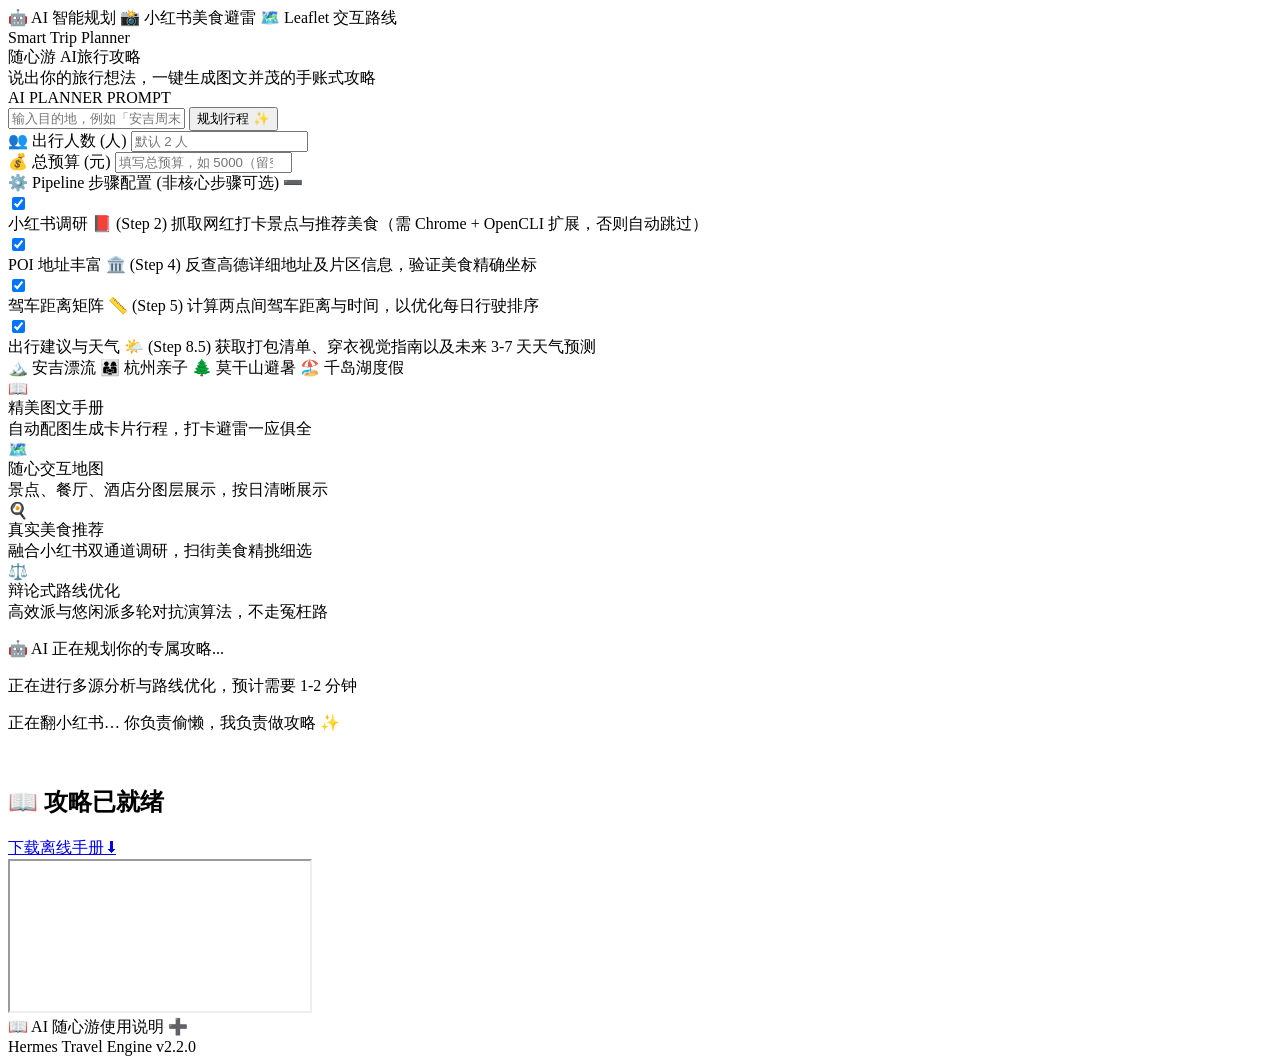
==== webapp/templates/index.html @ a43149f1 "Release v2.2.0: Playwright XHS engine (replaces OpenCLI)" ====
<!DOCTYPE html>
<html lang="zh-CN">
<head>
<meta charset="UTF-8">
<meta name="viewport" content="width=device-width,initial-scale=1.0,maximum-scale=1.0">
<title>AI 智能随心游 · 一键规划行程</title>
<link rel="preconnect" href="https://fonts.googleapis.com">
<link rel="preconnect" href="https://fonts.gstatic.com" crossorigin>
<link href="https://fonts.googleapis.com/css2?family=Inter:wght@400;500;600;700;800&family=Noto+Sans+SC:wght@400;500;700;900&family=Outfit:wght@500;600;700;800&display=swap" rel="stylesheet">
<link rel="stylesheet" href="/static/style.css?v=2.2.0">
</head>
<body>

<div class="wrapper">
  <div class="header">
    <div class="badges">
      <span class="badge">🤖 AI 智能规划</span>
      <span class="badge highlight">📸 小红书美食避雷</span>
      <span class="badge">🗺️ Leaflet 交互路线</span>
    </div>
    <div class="title-tag">Smart Trip Planner</div>
    <div class="title-main">随心游 <span>AI旅行攻略</span></div>
    <div class="title-sub">说出你的旅行想法，一键生成图文并茂的手账式攻略</div>
  </div>

  <div class="input-glass">
    <div class="mockup-header">
      <div class="mockup-dots">
        <span class="dot r"></span><span class="dot y"></span><span class="dot g"></span>
      </div>
      <span class="mockup-label">AI PLANNER PROMPT</span>
    </div>
    <div class="input-row">
      <input id="goalInput" type="text" placeholder="输入目的地，例如「安吉周末自驾漂流」" onkeydown="if(event.key==='Enter')generate()">
      <button id="genBtn" onclick="generate()">规划行程 ✨</button>
    </div>

    <div class="params-row">
      <div class="param-item">
        <label for="peopleInput">👥 出行人数 (人)</label>
        <input id="peopleInput" type="number" min="1" placeholder="默认 2 人">
      </div>
      <div class="param-item">
        <label for="budgetInput">💰 总预算 (元)</label>
        <input id="budgetInput" type="number" min="0" placeholder="填写总预算，如 5000（留空按 1500/人/天估算）">
      </div>
    </div>

    <!-- Pipeline 步骤定制 -->
    <div class="pipeline-customization">
      <div class="custom-title" onclick="toggleCustomization()">
        <span>⚙️ Pipeline 步骤配置 (非核心步骤可选)</span>
        <span id="toggleIcon">➖</span>
      </div>
      <div class="custom-options" id="customOptions">
        <label class="option-item">
          <input type="checkbox" id="step_research" checked>
          <div class="option-details">
            <span class="option-name">小红书调研 📕 (Step 2)</span>
            <span class="option-desc">抓取网红打卡景点与推荐美食（需 Chrome + OpenCLI 扩展，否则自动跳过）</span>
          </div>
        </label>
        <label class="option-item">
          <input type="checkbox" id="step_enrich" checked>
          <div class="option-details">
            <span class="option-name">POI 地址丰富 🏛️ (Step 4)</span>
            <span class="option-desc">反查高德详细地址及片区信息，验证美食精确坐标</span>
          </div>
        </label>
        <label class="option-item">
          <input type="checkbox" id="step_distance" checked>
          <div class="option-details">
            <span class="option-name">驾车距离矩阵 📏 (Step 5)</span>
            <span class="option-desc">计算两点间驾车距离与时间，以优化每日行驶排序</span>
          </div>
        </label>
        <label class="option-item">
          <input type="checkbox" id="step_tips" checked>
          <div class="option-details">
            <span class="option-name">出行建议与天气 🌤️ (Step 8.5)</span>
            <span class="option-desc">获取打包清单、穿衣视觉指南以及未来 3-7 天天气预测</span>
          </div>
        </label>
      </div>
    </div>
  </div>

  <div class="examples" id="exampleTags">
    <span onclick="fill(this.dataset.goal)" data-goal="安吉周末漂流自驾">🏔️ 安吉漂流</span>
    <span onclick="fill(this.dataset.goal)" data-goal="杭州两天一夜带爸妈">👨‍👩‍👧 杭州亲子</span>
    <span onclick="fill(this.dataset.goal)" data-goal="莫干山避暑自驾">🌲 莫干山避暑</span>
    <span onclick="fill(this.dataset.goal)" data-goal="千岛湖三天度假">🏖️ 千岛湖度假</span>
  </div>

  <div class="grid">
    <div class="card"><div class="card-icon">📖</div><div class="card-title">精美图文手册</div><div class="card-desc">自动配图生成卡片行程，打卡避雷一应俱全</div></div>
    <div class="card"><div class="card-icon">🗺️</div><div class="card-title">随心交互地图</div><div class="card-desc">景点、餐厅、酒店分图层展示，按日清晰展示</div></div>
    <div class="card"><div class="card-icon">🍳</div><div class="card-title">真实美食推荐</div><div class="card-desc">融合小红书双通道调研，扫街美食精挑细选</div></div>
    <div class="card"><div class="card-icon">⚖️</div><div class="card-title">辩论式路线优化</div><div class="card-desc">高效派与悠闲派多轮对抗演算法，不走冤枉路</div></div>
  </div>

  <div id="loading">
    <div class="loader"></div>
    <p class="loading-title">🤖 AI 正在规划你的专属攻略...</p>
    <p class="hint">正在进行多源分析与路线优化，预计需要 1-2 分钟</p>
    <div class="quote-container">
      <span class="quote-text" id="quoteText">正在翻小红书… 你负责偷懒，我负责做攻略 ✨</span>
    </div>
    <div id="stepProgress" style="margin:12px auto 0;max-width:320px;text-align:center;font-size:12px;color:#6366f1;font-weight:600;min-height:20px;"></div>
    <div class="progress-bar"><div class="progress-bar-inner"></div></div>
  </div>

  <div id="result">
    <div class="result-header">
      <h2>📖 攻略已就绪</h2>
      <a id="downloadLink" href="#">下载离线手册 ⬇</a>
    </div>
    <div id="brochureFrame">
      <iframe id="brochureIframe"></iframe>
    </div>
  </div>

  <!-- 使用说明 -->
  <div class="user-guide-card">
    <div class="guide-header" onclick="toggleGuide()">
      <span>📖 AI 随心游使用说明</span>
      <span id="guideToggleIcon">➕</span>
    </div>
    <div class="guide-content" id="guideContent" style="display: none;">
      <div class="guide-step">
        <div class="step-num">1</div>
        <div class="step-body">
          <div class="step-title">输入您的旅行灵感</div>
          <div class="step-desc">在上方输入目的地及特殊要求，如"安吉周末漂流自驾"、"带爸妈杭州两天一日，要轻松"等。系统会自动分析天数、预算和偏好。</div>
        </div>
      </div>
      <div class="guide-step">
        <div class="step-num">2</div>
        <div class="step-body">
          <div class="step-title">定制您的专属流程</div>
          <div class="step-desc">通过勾选"Pipeline 步骤配置"，您可以定制运行流程。"小红书调研"需要 Chrome 浏览器 + OpenCLI 扩展支持，否则该步骤会自动跳过，不影响其他功能。取消勾选耗时步骤可获得更快的生成速度。</div>
        </div>
      </div>
      <div class="guide-step">
        <div class="step-num">3</div>
        <div class="step-body">
          <div class="step-title">获取高颜值手账攻略</div>
          <div class="step-desc">生成完毕后，系统将展示融合 Leaflet 交互地图的图文旅行手册，您可以在线任意切换景点、美食、酒店，还可以点击下载 HTML 离线查看。</div>
        </div>
      </div>
    </div>
  </div>

  <div class="footer">
    <span class="brand">Hermes Travel Engine</span>
    <span>v2.2.0</span>
  </div>
</div>

<script src="/static/app.js?v=2.2.0"></script>
</body>
</html>
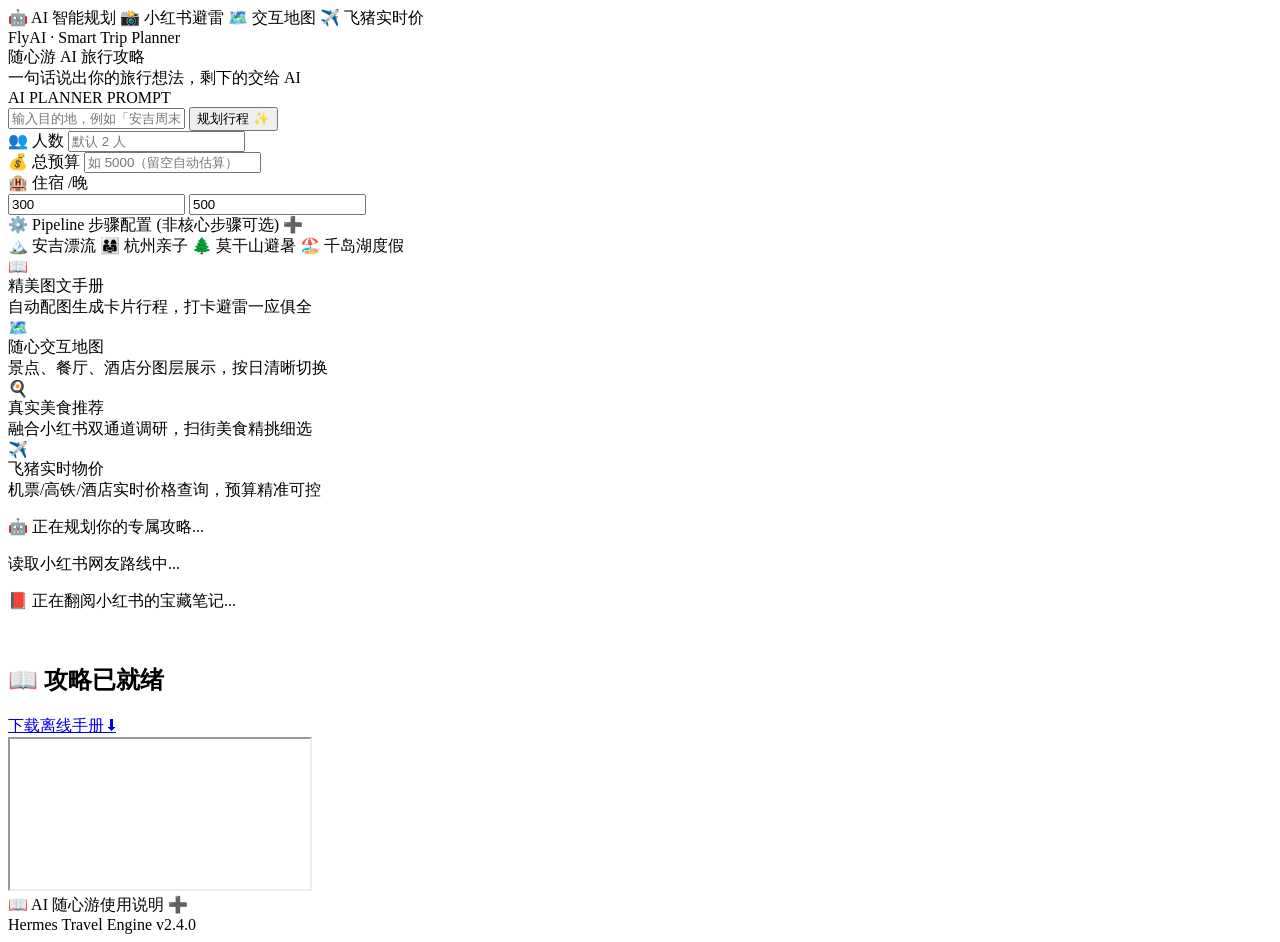
==== commit 42086a2d: "v2.4.0: 多城市串联 + 预订详情 + 交通决策 + 性能优化" ====
--- a/webapp/templates/index.html
+++ b/webapp/templates/index.html
@@ -7,7 +7,7 @@
 <link rel="preconnect" href="https://fonts.googleapis.com">
 <link rel="preconnect" href="https://fonts.gstatic.com" crossorigin>
 <link href="https://fonts.googleapis.com/css2?family=Inter:wght@400;500;600;700;800&family=Noto+Sans+SC:wght@400;500;700;900&family=Outfit:wght@500;600;700;800&display=swap" rel="stylesheet">
-<link rel="stylesheet" href="/static/style.css?v=2.2.0">
+<link rel="stylesheet" href="/static/style.css?v=2.4.0">
 </head>
 <body>
 
@@ -15,12 +15,13 @@
   <div class="header">
     <div class="badges">
       <span class="badge">🤖 AI 智能规划</span>
-      <span class="badge highlight">📸 小红书美食避雷</span>
-      <span class="badge">🗺️ Leaflet 交互路线</span>
+      <span class="badge highlight">📸 小红书避雷</span>
+      <span class="badge">🗺️ 交互地图</span>
+      <span class="badge flyai">✈️ 飞猪实时价</span>
     </div>
-    <div class="title-tag">Smart Trip Planner</div>
-    <div class="title-main">随心游 <span>AI旅行攻略</span></div>
-    <div class="title-sub">说出你的旅行想法，一键生成图文并茂的手账式攻略</div>
+    <div class="title-tag">FlyAI · Smart Trip Planner</div>
+    <div class="title-main">随心游 <span>AI 旅行攻略</span></div>
+    <div class="title-sub">一句话说出你的旅行想法，剩下的交给 AI</div>
   </div>
 
   <div class="input-glass">
@@ -35,14 +36,25 @@
       <button id="genBtn" onclick="generate()">规划行程 ✨</button>
     </div>
 
-    <div class="params-row">
-      <div class="param-item">
-        <label for="peopleInput">👥 出行人数 (人)</label>
-        <input id="peopleInput" type="number" min="1" placeholder="默认 2 人">
-      </div>
-      <div class="param-item">
-        <label for="budgetInput">💰 总预算 (元)</label>
-        <input id="budgetInput" type="number" min="0" placeholder="填写总预算，如 5000（留空按 1500/人/天估算）">
+    <!-- 参数区：人数 / 总预算 / 酒店每晚预算 -->
+    <div class="params-area">
+      <div class="params-row">
+        <div class="param-item">
+          <label for="peopleInput"><span class="param-icon">👥</span> 人数</label>
+          <input id="peopleInput" type="number" min="1" placeholder="默认 2 人">
+        </div>
+        <div class="param-item">
+          <label for="budgetInput"><span class="param-icon">💰</span> 总预算</label>
+          <input id="budgetInput" type="number" min="0" placeholder="如 5000（留空自动估算）">
+        </div>
+        <div class="param-item hotel-budget-item">
+          <label><span class="param-icon">🏨</span> 住宿 <span class="label-sub">/晚</span></label>
+          <div class="hotel-range">
+            <input id="hotelBudgetMin" type="number" min="0" value="300" placeholder="最低">
+            <span class="range-bar"></span>
+            <input id="hotelBudgetMax" type="number" min="0" value="500" placeholder="最高">
+          </div>
+        </div>
       </div>
     </div>
 
@@ -50,9 +62,9 @@
     <div class="pipeline-customization">
       <div class="custom-title" onclick="toggleCustomization()">
         <span>⚙️ Pipeline 步骤配置 (非核心步骤可选)</span>
-        <span id="toggleIcon">➖</span>
+        <span id="toggleIcon">➕</span>
       </div>
-      <div class="custom-options" id="customOptions">
+      <div class="custom-options" id="customOptions" style="display: none;">
         <label class="option-item">
           <input type="checkbox" id="step_research" checked>
           <div class="option-details">
@@ -75,6 +87,13 @@
           </div>
         </label>
         <label class="option-item">
+          <input type="checkbox" id="step_flyai" checked>
+          <div class="option-details">
+            <span class="option-name">飞猪实时物价 ✈️ (Step 5.5)</span>
+            <span class="option-desc">查询机票/高铁/酒店实时价格，精确规划预算（需已配置 FlyAI Key）</span>
+          </div>
+        </label>
+        <label class="option-item">
           <input type="checkbox" id="step_tips" checked>
           <div class="option-details">
             <span class="option-name">出行建议与天气 🌤️ (Step 8.5)</span>
@@ -94,19 +113,19 @@
 
   <div class="grid">
     <div class="card"><div class="card-icon">📖</div><div class="card-title">精美图文手册</div><div class="card-desc">自动配图生成卡片行程，打卡避雷一应俱全</div></div>
-    <div class="card"><div class="card-icon">🗺️</div><div class="card-title">随心交互地图</div><div class="card-desc">景点、餐厅、酒店分图层展示，按日清晰展示</div></div>
+    <div class="card"><div class="card-icon">🗺️</div><div class="card-title">随心交互地图</div><div class="card-desc">景点、餐厅、酒店分图层展示，按日清晰切换</div></div>
     <div class="card"><div class="card-icon">🍳</div><div class="card-title">真实美食推荐</div><div class="card-desc">融合小红书双通道调研，扫街美食精挑细选</div></div>
-    <div class="card"><div class="card-icon">⚖️</div><div class="card-title">辩论式路线优化</div><div class="card-desc">高效派与悠闲派多轮对抗演算法，不走冤枉路</div></div>
+    <div class="card"><div class="card-icon">✈️</div><div class="card-title">飞猪实时物价</div><div class="card-desc">机票/高铁/酒店实时价格查询，预算精准可控</div></div>
   </div>
 
   <div id="loading">
     <div class="loader"></div>
-    <p class="loading-title">🤖 AI 正在规划你的专属攻略...</p>
-    <p class="hint">正在进行多源分析与路线优化，预计需要 1-2 分钟</p>
+    <p class="loading-title">🤖 正在规划你的专属攻略...</p>
+    <p class="hint" id="loadingHint">读取小红书网友路线中...</p>
     <div class="quote-container">
-      <span class="quote-text" id="quoteText">正在翻小红书… 你负责偷懒，我负责做攻略 ✨</span>
+      <span class="quote-text" id="quoteText">📕 正在翻阅小红书的宝藏笔记...</span>
     </div>
-    <div id="stepProgress" style="margin:12px auto 0;max-width:320px;text-align:center;font-size:12px;color:#6366f1;font-weight:600;min-height:20px;"></div>
+    <div id="stepProgress" style="margin:12px auto 0;max-width:340px;text-align:center;font-size:12px;color:#6366f1;font-weight:600;min-height:20px;"></div>
     <div class="progress-bar"><div class="progress-bar-inner"></div></div>
   </div>
 
@@ -153,10 +172,10 @@
 
   <div class="footer">
     <span class="brand">Hermes Travel Engine</span>
-    <span>v2.2.0</span>
+    <span>v2.4.0</span>
   </div>
 </div>
 
-<script src="/static/app.js?v=2.2.0"></script>
+<script src="/static/app.js?v=2.4.0"></script>
 </body>
 </html>
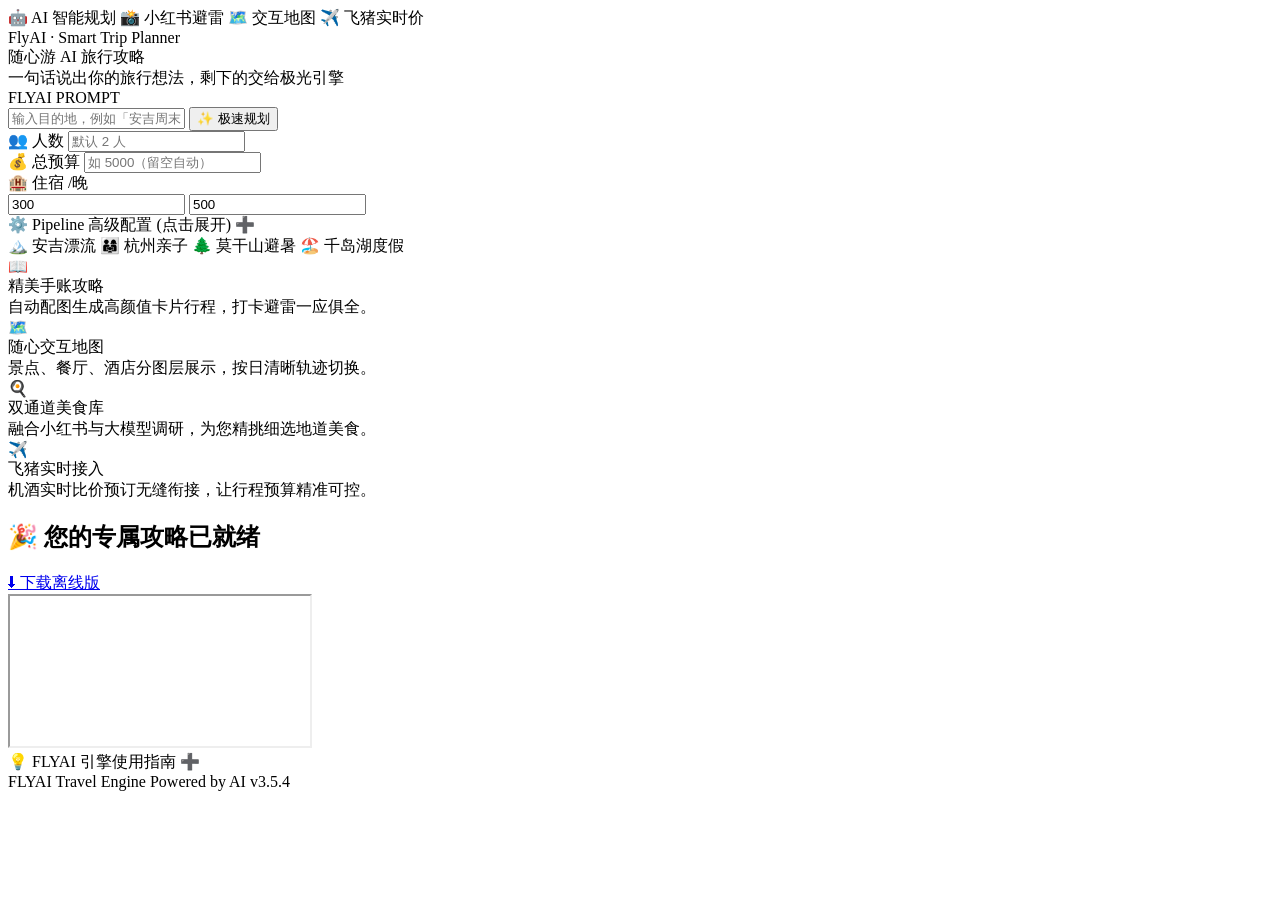
==== commit 1802a727: "v3.5.4 — 前端重构 + 数据诚信修复 + 安全加固 P0: Loading模板修复 / Mock假数据全部移除 P1: SSE实时进度条 / 重连UI卡死修复 / 版本号统一至3.5.4 P2" ====
--- a/webapp/templates/index.html
+++ b/webapp/templates/index.html
@@ -2,17 +2,17 @@
 <html lang="zh-CN">
 <head>
 <meta charset="UTF-8">
-<meta name="viewport" content="width=device-width,initial-scale=1.0,maximum-scale=1.0">
-<title>AI 智能随心游 · 一键规划行程</title>
+<meta name="viewport" content="width=device-width,initial-scale=1.0,maximum-scale=1.0,user-scalable=no">
+<title>FLYAI · AI Travel Engine</title>
 <link rel="preconnect" href="https://fonts.googleapis.com">
 <link rel="preconnect" href="https://fonts.gstatic.com" crossorigin>
-<link href="https://fonts.googleapis.com/css2?family=Inter:wght@400;500;600;700;800&family=Noto+Sans+SC:wght@400;500;700;900&family=Outfit:wght@500;600;700;800&display=swap" rel="stylesheet">
-<link rel="stylesheet" href="/static/style.css?v=2.4.0">
+<link rel="stylesheet" href="/static/style.css?v=3.5.4">
 </head>
 <body>
 
 <div class="wrapper">
-  <div class="header">
+  <!-- Header -->
+  <div class="header animate-enter">
     <div class="badges">
       <span class="badge">🤖 AI 智能规划</span>
       <span class="badge highlight">📸 小红书避雷</span>
@@ -21,34 +21,35 @@
     </div>
     <div class="title-tag">FlyAI · Smart Trip Planner</div>
     <div class="title-main">随心游 <span>AI 旅行攻略</span></div>
-    <div class="title-sub">一句话说出你的旅行想法，剩下的交给 AI</div>
+    <div class="title-sub">一句话说出你的旅行想法，剩下的交给极光引擎</div>
   </div>
 
-  <div class="input-glass">
+  <!-- Input Glass -->
+  <div class="input-glass animate-enter delay-1">
     <div class="mockup-header">
       <div class="mockup-dots">
         <span class="dot r"></span><span class="dot y"></span><span class="dot g"></span>
       </div>
-      <span class="mockup-label">AI PLANNER PROMPT</span>
+      <span class="mockup-label">FLYAI PROMPT</span>
     </div>
     <div class="input-row">
       <input id="goalInput" type="text" placeholder="输入目的地，例如「安吉周末自驾漂流」" onkeydown="if(event.key==='Enter')generate()">
-      <button id="genBtn" onclick="generate()">规划行程 ✨</button>
+      <button id="genBtn" onclick="generate()">✨ 极速规划</button>
     </div>
 
-    <!-- 参数区：人数 / 总预算 / 酒店每晚预算 -->
+    <!-- Params Area -->
     <div class="params-area">
       <div class="params-row">
         <div class="param-item">
-          <label for="peopleInput"><span class="param-icon">👥</span> 人数</label>
+          <label for="peopleInput">👥 人数</label>
           <input id="peopleInput" type="number" min="1" placeholder="默认 2 人">
         </div>
         <div class="param-item">
-          <label for="budgetInput"><span class="param-icon">💰</span> 总预算</label>
-          <input id="budgetInput" type="number" min="0" placeholder="如 5000（留空自动估算）">
+          <label for="budgetInput">💰 总预算</label>
+          <input id="budgetInput" type="number" min="0" placeholder="如 5000（留空自动）">
         </div>
-        <div class="param-item hotel-budget-item">
-          <label><span class="param-icon">🏨</span> 住宿 <span class="label-sub">/晚</span></label>
+        <div class="param-item">
+          <label>🏨 住宿 /晚</label>
           <div class="hotel-range">
             <input id="hotelBudgetMin" type="number" min="0" value="300" placeholder="最低">
             <span class="range-bar"></span>
@@ -58,91 +59,100 @@
       </div>
     </div>
 
-    <!-- Pipeline 步骤定制 -->
+    <!-- Pipeline Customization -->
     <div class="pipeline-customization">
       <div class="custom-title" onclick="toggleCustomization()">
-        <span>⚙️ Pipeline 步骤配置 (非核心步骤可选)</span>
+        <span>⚙️ Pipeline 高级配置 (点击展开)</span>
         <span id="toggleIcon">➕</span>
       </div>
       <div class="custom-options" id="customOptions" style="display: none;">
         <label class="option-item">
           <input type="checkbox" id="step_research" checked>
           <div class="option-details">
-            <span class="option-name">小红书调研 📕 (Step 2)</span>
-            <span class="option-desc">抓取网红打卡景点与推荐美食（需 Chrome + OpenCLI 扩展，否则自动跳过）</span>
+            <span class="option-name">小红书调研 📕</span>
+            <span class="option-desc">抓取网红打卡景点与推荐美食（需扩展支持）</span>
           </div>
         </label>
         <label class="option-item">
           <input type="checkbox" id="step_enrich" checked>
           <div class="option-details">
-            <span class="option-name">POI 地址丰富 🏛️ (Step 4)</span>
-            <span class="option-desc">反查高德详细地址及片区信息，验证美食精确坐标</span>
+            <span class="option-name">POI 地址丰富 🏛️</span>
+            <span class="option-desc">反查高德详细地址及片区信息，验证坐标</span>
           </div>
         </label>
         <label class="option-item">
           <input type="checkbox" id="step_distance" checked>
           <div class="option-details">
-            <span class="option-name">驾车距离矩阵 📏 (Step 5)</span>
-            <span class="option-desc">计算两点间驾车距离与时间，以优化每日行驶排序</span>
+            <span class="option-name">驾车距离矩阵 📏</span>
+            <span class="option-desc">计算两点间驾车距离与时间优化排序</span>
           </div>
         </label>
         <label class="option-item">
           <input type="checkbox" id="step_flyai" checked>
           <div class="option-details">
-            <span class="option-name">飞猪实时物价 ✈️ (Step 5.5)</span>
-            <span class="option-desc">查询机票/高铁/酒店实时价格，精确规划预算（需已配置 FlyAI Key）</span>
+            <span class="option-name">飞猪实时物价 ✈️</span>
+            <span class="option-desc">查询机票/高铁/酒店实时价格与房态</span>
           </div>
         </label>
         <label class="option-item">
           <input type="checkbox" id="step_tips" checked>
           <div class="option-details">
-            <span class="option-name">出行建议与天气 🌤️ (Step 8.5)</span>
-            <span class="option-desc">获取打包清单、穿衣视觉指南以及未来 3-7 天天气预测</span>
+            <span class="option-name">出行建议与天气 🌤️</span>
+            <span class="option-desc">获取打包清单、视觉穿衣指南及天气预测</span>
           </div>
         </label>
       </div>
     </div>
   </div>
 
-  <div class="examples" id="exampleTags">
+  <!-- Examples -->
+  <div class="examples animate-enter delay-2" id="exampleTags">
     <span onclick="fill(this.dataset.goal)" data-goal="安吉周末漂流自驾">🏔️ 安吉漂流</span>
     <span onclick="fill(this.dataset.goal)" data-goal="杭州两天一夜带爸妈">👨‍👩‍👧 杭州亲子</span>
     <span onclick="fill(this.dataset.goal)" data-goal="莫干山避暑自驾">🌲 莫干山避暑</span>
     <span onclick="fill(this.dataset.goal)" data-goal="千岛湖三天度假">🏖️ 千岛湖度假</span>
   </div>
 
-  <div class="grid">
-    <div class="card"><div class="card-icon">📖</div><div class="card-title">精美图文手册</div><div class="card-desc">自动配图生成卡片行程，打卡避雷一应俱全</div></div>
-    <div class="card"><div class="card-icon">🗺️</div><div class="card-title">随心交互地图</div><div class="card-desc">景点、餐厅、酒店分图层展示，按日清晰切换</div></div>
-    <div class="card"><div class="card-icon">🍳</div><div class="card-title">真实美食推荐</div><div class="card-desc">融合小红书双通道调研，扫街美食精挑细选</div></div>
-    <div class="card"><div class="card-icon">✈️</div><div class="card-title">飞猪实时物价</div><div class="card-desc">机票/高铁/酒店实时价格查询，预算精准可控</div></div>
+  <!-- Features Grid -->
+  <div class="grid animate-enter delay-3">
+    <div class="card"><div class="card-icon">📖</div><div class="card-title">精美手账攻略</div><div class="card-desc">自动配图生成高颜值卡片行程，打卡避雷一应俱全。</div></div>
+    <div class="card"><div class="card-icon">🗺️</div><div class="card-title">随心交互地图</div><div class="card-desc">景点、餐厅、酒店分图层展示，按日清晰轨迹切换。</div></div>
+    <div class="card"><div class="card-icon">🍳</div><div class="card-title">双通道美食库</div><div class="card-desc">融合小红书与大模型调研，为您精挑细选地道美食。</div></div>
+    <div class="card"><div class="card-icon">✈️</div><div class="card-title">飞猪实时接入</div><div class="card-desc">机酒实时比价预订无缝衔接，让行程预算精准可控。</div></div>
   </div>
 
-  <div id="loading">
-    <div class="loader"></div>
-    <p class="loading-title">🤖 正在规划你的专属攻略...</p>
-    <p class="hint" id="loadingHint">读取小红书网友路线中...</p>
+  <!-- Loading Template (cloned by ui.js on each generation) -->
+  <template id="loadingTemplate">
+    <div class="loader-container">
+      <div class="loader-ring"></div>
+      <div class="loader-core"></div>
+    </div>
+    <p class="loading-title">🚀 极光引擎运转中...</p>
+    <p class="hint" id="loadingHint">正在为您规划专属旅行攻略</p>
     <div class="quote-container">
       <span class="quote-text" id="quoteText">📕 正在翻阅小红书的宝藏笔记...</span>
     </div>
-    <div id="stepProgress" style="margin:12px auto 0;max-width:340px;text-align:center;font-size:12px;color:#6366f1;font-weight:600;min-height:20px;"></div>
+    <div id="stepProgress" style="margin:16px auto 0;max-width:340px;text-align:center;font-size:13px;color:var(--brand-secondary);font-weight:700;min-height:20px;"></div>
     <div class="progress-bar"><div class="progress-bar-inner"></div></div>
-  </div>
+  </template>
+  <!-- Loading container (populated from template) -->
+  <div id="loading"></div>
 
+  <!-- Result Frame -->
   <div id="result">
     <div class="result-header">
-      <h2>📖 攻略已就绪</h2>
-      <a id="downloadLink" href="#">下载离线手册 ⬇</a>
+      <h2>🎉 您的专属攻略已就绪</h2>
+      <a id="downloadLink" href="#">⬇ 下载离线版</a>
     </div>
     <div id="brochureFrame">
       <iframe id="brochureIframe"></iframe>
     </div>
   </div>
 
-  <!-- 使用说明 -->
-  <div class="user-guide-card">
+  <!-- Guide Card -->
+  <div class="user-guide-card animate-enter delay-4">
     <div class="guide-header" onclick="toggleGuide()">
-      <span>📖 AI 随心游使用说明</span>
+      <span>💡 FLYAI 引擎使用指南</span>
       <span id="guideToggleIcon">➕</span>
     </div>
     <div class="guide-content" id="guideContent" style="display: none;">
@@ -150,32 +160,34 @@
         <div class="step-num">1</div>
         <div class="step-body">
           <div class="step-title">输入您的旅行灵感</div>
-          <div class="step-desc">在上方输入目的地及特殊要求，如"安吉周末漂流自驾"、"带爸妈杭州两天一日，要轻松"等。系统会自动分析天数、预算和偏好。</div>
+          <div class="step-desc">输入目的地及特殊要求，如"安吉周末漂流"、"带爸妈杭州两天"，极光引擎会自动解析时间与偏好。</div>
         </div>
       </div>
       <div class="guide-step">
         <div class="step-num">2</div>
         <div class="step-body">
-          <div class="step-title">定制您的专属流程</div>
-          <div class="step-desc">通过勾选"Pipeline 步骤配置"，您可以定制运行流程。"小红书调研"需要 Chrome 浏览器 + OpenCLI 扩展支持，否则该步骤会自动跳过，不影响其他功能。取消勾选耗时步骤可获得更快的生成速度。</div>
+          <div class="step-title">无感并行计算</div>
+          <div class="step-desc">引擎将同时调用 LLM、小红书爬虫、高德地图矩阵、飞猪 OpenAPI，数秒内完成百亿级的数据验证组合。</div>
         </div>
       </div>
       <div class="guide-step">
         <div class="step-num">3</div>
         <div class="step-body">
-          <div class="step-title">获取高颜值手账攻略</div>
-          <div class="step-desc">生成完毕后，系统将展示融合 Leaflet 交互地图的图文旅行手册，您可以在线任意切换景点、美食、酒店，还可以点击下载 HTML 离线查看。</div>
+          <div class="step-title">查阅并分享</div>
+          <div class="step-desc">生成完毕后，您将看到具备实时交互地图的精美图文手账，不仅支持在线动态浏览，还可以一键下载随时阅读。</div>
         </div>
       </div>
     </div>
   </div>
 
-  <div class="footer">
-    <span class="brand">Hermes Travel Engine</span>
-    <span>v2.4.0</span>
+  <!-- Footer -->
+  <div class="footer animate-enter delay-4">
+    <span class="brand">FLYAI Travel Engine</span>
+    <span>Powered by AI</span>
+    <span>v3.5.4</span>
   </div>
 </div>
 
-<script src="/static/app.js?v=2.4.0"></script>
+<script type="module" src="/static/main.js?v=3.5.4"></script>
 </body>
 </html>
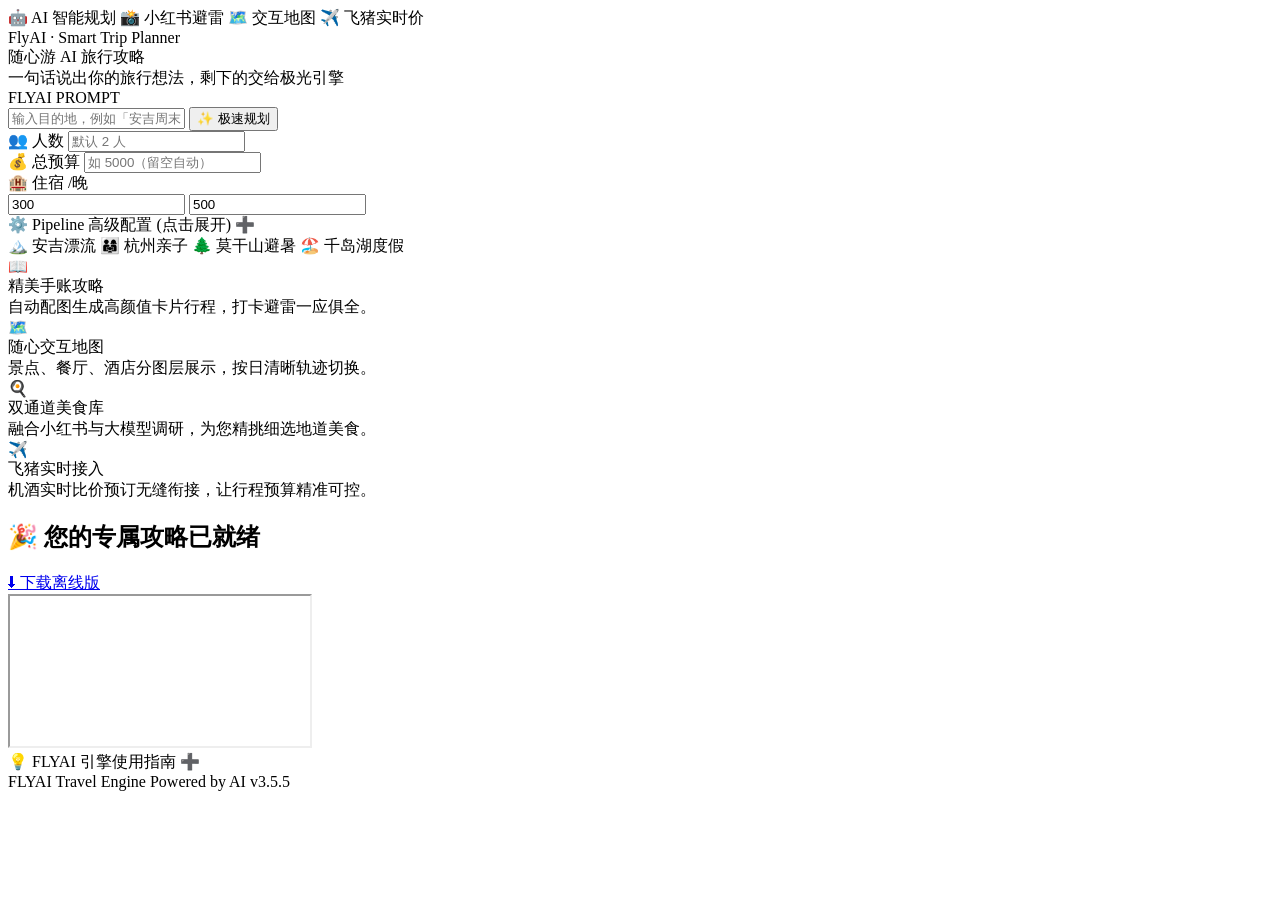
==== commit e04b6f94: "v3.5.5 — 安全加固 + CORS配置化 + 全面安全审查" ====
--- a/webapp/templates/index.html
+++ b/webapp/templates/index.html
@@ -6,7 +6,7 @@
 <title>FLYAI · AI Travel Engine</title>
 <link rel="preconnect" href="https://fonts.googleapis.com">
 <link rel="preconnect" href="https://fonts.gstatic.com" crossorigin>
-<link rel="stylesheet" href="/static/style.css?v=3.5.4">
+<link rel="stylesheet" href="/static/style.css?v=3.5.5">
 </head>
 <body>
 
@@ -184,10 +184,10 @@
   <div class="footer animate-enter delay-4">
     <span class="brand">FLYAI Travel Engine</span>
     <span>Powered by AI</span>
-    <span>v3.5.4</span>
+    <span>v3.5.5</span>
   </div>
 </div>
 
-<script type="module" src="/static/main.js?v=3.5.4"></script>
+<script type="module" src="/static/main.js?v=3.5.5"></script>
 </body>
 </html>
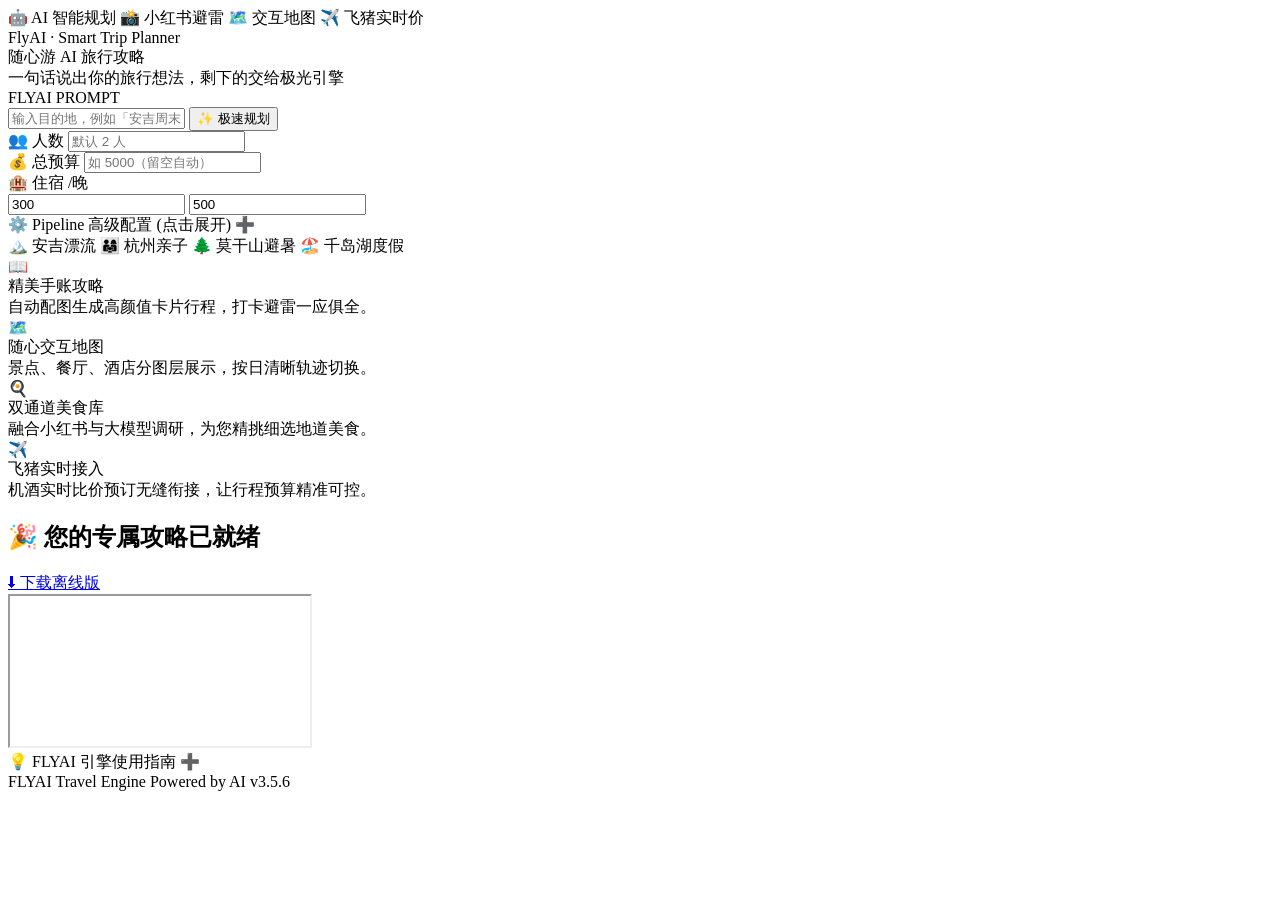
==== commit 548be132: "v3.5.6 — 完全移除 Playwright 残留 + README 清理" ====
--- a/webapp/templates/index.html
+++ b/webapp/templates/index.html
@@ -6,7 +6,7 @@
 <title>FLYAI · AI Travel Engine</title>
 <link rel="preconnect" href="https://fonts.googleapis.com">
 <link rel="preconnect" href="https://fonts.gstatic.com" crossorigin>
-<link rel="stylesheet" href="/static/style.css?v=3.5.5">
+<link rel="stylesheet" href="/static/style.css?v=3.5.6">
 </head>
 <body>
 
@@ -184,10 +184,10 @@
   <div class="footer animate-enter delay-4">
     <span class="brand">FLYAI Travel Engine</span>
     <span>Powered by AI</span>
-    <span>v3.5.5</span>
+    <span>v3.5.6</span>
   </div>
 </div>
 
-<script type="module" src="/static/main.js?v=3.5.5"></script>
+<script type="module" src="/static/main.js?v=3.5.6"></script>
 </body>
 </html>
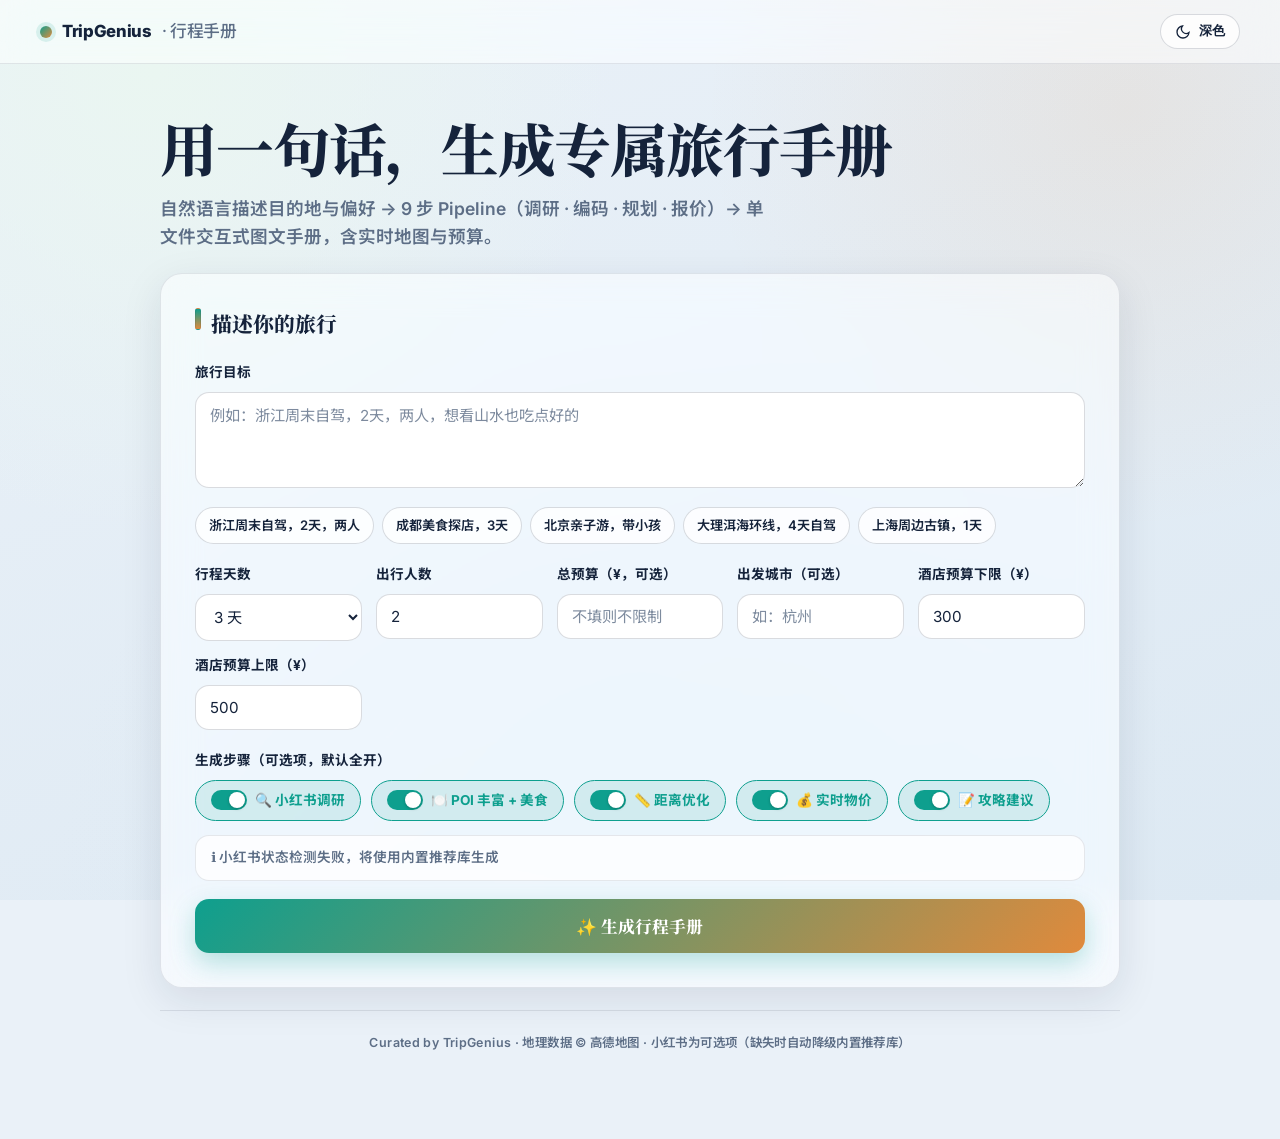
==== commit 1194b88a: "Release v3.5.7: 手册视觉修复（字体/配色/垂直居中）+ 前端重构 + 安全加固 + README/CHANGELOG 更新" ====
--- a/webapp/templates/index.html
+++ b/webapp/templates/index.html
@@ -1,193 +1,472 @@
 <!DOCTYPE html>
-<html lang="zh-CN">
+<html lang="zh-CN" class="light">
 <head>
 <meta charset="UTF-8">
-<meta name="viewport" content="width=device-width,initial-scale=1.0,maximum-scale=1.0,user-scalable=no">
-<title>FLYAI · AI Travel Engine</title>
+<meta name="viewport" content="width=device-width,initial-scale=1.0">
+<title>TripGenius · AI 旅行攻略生成器</title>
 <link rel="preconnect" href="https://fonts.googleapis.com">
 <link rel="preconnect" href="https://fonts.gstatic.com" crossorigin>
-<link rel="stylesheet" href="/static/style.css?v=3.5.6">
+<link href="https://fonts.googleapis.com/css2?family=Inter:wght@400;500;600;700;800&family=Noto+Sans+SC:wght@400;500;700;900&family=Noto+Serif+SC:wght@700;900&family=Sora:wght@600;700;800&display=swap" rel="stylesheet">
+<style>
+/* ============ 设计令牌：浅/深无缝 · 毛玻璃 · 旅行 App ============ */
+:root{
+  --bg-1:#eaf1f8; --bg-2:#dde9f3; --bg-3:#eaf6f1;
+  --text:#15233b; --muted:#5d6e86;
+  --surface:rgba(255,255,255,0.55);
+  --surface-2:rgba(255,255,255,0.78);
+  --surface-solid:#ffffff;
+  --border:rgba(21,35,59,0.10);
+  --border-strong:rgba(21,35,59,0.16);
+  --accent:#0E9F8E;            /* 青绿主色（受控饱和度，非紫蓝） */
+  --accent-2:#E08A3C;          /* 暖琥珀 */
+  --accent-soft:rgba(14,159,142,0.12);
+  --warn:#C2680E;
+  --warn-soft:rgba(194,104,14,0.14);
+  --ok:#0E9F8E;
+  --err:#C0392B;
+  --shadow:0 12px 40px rgba(15,30,55,0.10);
+  --shadow-sm:0 6px 18px rgba(15,30,55,0.08);
+  --radius:22px; --radius-sm:14px;
+  --maxw:1040px;
+  --font-sans:'Inter','Noto Sans SC',system-ui,-apple-system,'PingFang SC','Microsoft YaHei',sans-serif;
+  --font-disp:'Sora','Noto Serif SC',serif;
+}
+html.dark{
+  --bg-1:#0a1019; --bg-2:#0d1626; --bg-3:#0a1a1a;
+  --text:#e7eef8; --muted:#93a5be;
+  --surface:rgba(255,255,255,0.06);
+  --surface-2:rgba(255,255,255,0.10);
+  --surface-solid:#121b2b;
+  --border:rgba(255,255,255,0.12);
+  --border-strong:rgba(255,255,255,0.20);
+  --accent:#2DD4BF; --accent-2:#FBBF24;
+  --accent-soft:rgba(45,212,191,0.14);
+  --warn:#F59E0B; --warn-soft:rgba(245,158,11,0.16);
+  --shadow:0 14px 44px rgba(0,0,0,0.5);
+  --shadow-sm:0 6px 18px rgba(0,0,0,0.4);
+}
+*{box-sizing:border-box;}
+html,body{margin:0;padding:0;}
+body{
+  font-family:var(--font-sans); color:var(--text); background:var(--bg-1);
+  line-height:1.6; min-height:100vh; -webkit-font-smoothing:antialiased;
+  transition:background-color .4s ease,color .4s ease;
+}
+body::before{
+  content:"";position:fixed;inset:0;z-index:-2;
+  background:
+    radial-gradient(60vw 60vw at 12% 8%, var(--bg-3), transparent 60%),
+    radial-gradient(55vw 55vw at 88% 12%, rgba(224,138,60,0.10), transparent 60%),
+    radial-gradient(70vw 70vw at 50% 100%, var(--bg-2), transparent 65%),
+    linear-gradient(160deg,var(--bg-1),var(--bg-2));
+}
+.wrap{max-width:var(--maxw);margin:0 auto;padding:0 clamp(16px,4vw,40px) 64px;}
+
+/* 顶栏 */
+.topbar{
+  position:sticky;top:0;z-index:50;display:flex;align-items:center;justify-content:space-between;
+  padding:14px clamp(16px,4vw,40px);background:var(--surface);
+  backdrop-filter:blur(18px) saturate(160%);-webkit-backdrop-filter:blur(18px) saturate(160%);
+  border-bottom:1px solid var(--border);
+}
+.brand{display:flex;align-items:center;gap:10px;font-weight:800;letter-spacing:-.02em;font-size:1.05rem;}
+.brand .dot{width:12px;height:12px;border-radius:50%;background:linear-gradient(135deg,var(--accent),var(--accent-2));box-shadow:0 0 0 4px var(--accent-soft);}
+.theme-btn{display:inline-flex;align-items:center;gap:8px;cursor:pointer;padding:8px 14px;border-radius:999px;
+  border:1px solid var(--border-strong);background:var(--surface-2);color:var(--text);font-size:.8rem;font-weight:600;transition:.2s;}
+.theme-btn:hover{border-color:var(--accent);color:var(--accent);}
+
+/* Hero */
+.hero{padding:clamp(34px,6vw,60px) 0 22px;}
+.hero h1{font-family:var(--font-disp);font-weight:800;line-height:1.02;letter-spacing:-.03em;
+  font-size:clamp(2.2rem,6vw,3.6rem);margin:0 0 12px;}
+.hero p{margin:0;color:var(--muted);font-size:clamp(.95rem,2vw,1.1rem);font-weight:600;max-width:620px;}
+
+/* 卡片（毛玻璃） */
+.card{
+  background:var(--surface);backdrop-filter:blur(18px) saturate(160%);-webkit-backdrop-filter:blur(18px) saturate(160%);
+  border:1px solid var(--border);border-radius:var(--radius);box-shadow:var(--shadow);
+  padding:clamp(20px,3.4vw,34px);margin-bottom:22px;
+}
+.card h2{font-family:var(--font-disp);font-weight:800;font-size:1.3rem;margin:0 0 18px;display:flex;align-items:center;gap:10px;}
+.card h2 .bar{width:6px;height:22px;border-radius:6px;background:linear-gradient(180deg,var(--accent),var(--accent-2));}
+
+label.fld{display:block;font-weight:700;font-size:.85rem;margin:0 0 8px;color:var(--text);}
+textarea,input,select{
+  width:100%;font-family:var(--font-sans);font-size:.95rem;color:var(--text);
+  background:var(--surface-solid);border:1px solid var(--border-strong);border-radius:var(--radius-sm);
+  padding:12px 14px;outline:none;transition:.2s;
+}
+textarea{min-height:96px;resize:vertical;line-height:1.5;}
+textarea:focus,input:focus,select:focus{border-color:var(--accent);box-shadow:0 0 0 4px var(--accent-soft);}
+::placeholder{color:var(--muted);opacity:.8;}
+
+/* 灵感 chips */
+.chips{display:flex;flex-wrap:wrap;gap:8px;margin:12px 0 20px;}
+.chip{cursor:pointer;border:1px solid var(--border-strong);background:var(--surface-2);color:var(--text);
+  font-size:.82rem;font-weight:600;padding:7px 13px;border-radius:999px;transition:.2s;}
+.chip:hover{border-color:var(--accent);color:var(--accent);transform:translateY(-1px);}
+.chip:active{transform:translateY(0);}
+
+/* 参数网格（自适应，非三等卡） */
+.params{display:grid;grid-template-columns:repeat(auto-fit,minmax(160px,1fr));gap:14px;margin-bottom:20px;}
+
+/* 选项开关 */
+.opts{display:flex;flex-wrap:wrap;gap:10px;margin-bottom:14px;}
+.opt{display:inline-flex;align-items:center;gap:8px;cursor:pointer;user-select:none;
+  padding:9px 15px;border-radius:999px;border:1px solid var(--border-strong);background:var(--surface-2);
+  font-size:.85rem;font-weight:700;transition:.2s;}
+.opt .sw{width:36px;height:20px;border-radius:999px;background:var(--border-strong);position:relative;transition:.2s;flex-shrink:0;}
+.opt .sw::after{content:"";position:absolute;top:2px;left:2px;width:16px;height:16px;border-radius:50%;background:#fff;transition:.2s;box-shadow:0 1px 3px rgba(0,0,0,.25);}
+.opt.on{border-color:var(--accent);color:var(--accent);background:var(--accent-soft);}
+.opt.on .sw{background:var(--accent);}
+.opt.on .sw::after{left:18px;}
+
+/* 提示条 */
+.hint{display:flex;align-items:center;gap:10px;font-size:.85rem;font-weight:600;padding:11px 15px;border-radius:var(--radius-sm);margin-bottom:18px;}
+.hint.warn{color:var(--warn);background:var(--warn-soft);border:1px solid var(--warn);}
+.hint.ok{color:var(--accent);background:var(--accent-soft);border:1px solid var(--accent);}
+.hint.info{color:var(--muted);background:var(--surface-2);border:1px solid var(--border);}
+
+/* 主按钮（非纯黑，青绿渐变） */
+.btn-primary{
+  display:inline-flex;align-items:center;justify-content:center;gap:10px;cursor:pointer;
+  width:100%;padding:15px 22px;border:none;border-radius:var(--radius-sm);
+  background:linear-gradient(135deg,var(--accent),var(--accent-2));color:#fff;
+  font-family:var(--font-disp);font-weight:800;font-size:1.05rem;letter-spacing:.01em;
+  box-shadow:0 10px 26px rgba(14,159,142,.28);transition:.22s;
+}
+.btn-primary:hover{transform:translateY(-2px);box-shadow:0 14px 32px rgba(14,159,142,.38);}
+.btn-primary:disabled{opacity:.55;cursor:not-allowed;transform:none;box-shadow:none;}
+
+/* 进度区 */
+.bar{height:10px;background:var(--surface-2);border:1px solid var(--border);border-radius:999px;overflow:hidden;margin-bottom:14px;}
+.bar-fill{height:100%;width:0%;background:linear-gradient(90deg,var(--accent),var(--accent-2));border-radius:999px;transition:width .5s ease;}
+.live-msg{font-weight:600;color:var(--text);min-height:1.4em;margin-bottom:18px;font-size:.95rem;}
+
+/* 纵向时间线 */
+.timeline{list-style:none;margin:0;padding:0 0 0 6px;}
+.tl-item{position:relative;display:flex;gap:14px;padding:10px 0;align-items:flex-start;}
+.tl-item::before{content:"";position:absolute;left:13px;top:30px;bottom:-2px;width:2px;background:var(--border);}
+.tl-item:last-child::before{display:none;}
+.tl-dot{width:28px;height:28px;border-radius:50%;flex-shrink:0;display:flex;align-items:center;justify-content:center;
+  background:var(--surface-2);border:1px solid var(--border-strong);font-size:.95rem;transition:.25s;z-index:1;}
+.tl-body{flex:1;padding-top:2px;}
+.tl-label{font-weight:700;font-size:.95rem;color:var(--muted);transition:.2s;}
+.tl-sub{font-size:.8rem;color:var(--muted);font-weight:600;margin-top:2px;min-height:1em;}
+.tl-item.active .tl-dot{background:linear-gradient(135deg,var(--accent),var(--accent-2));border-color:transparent;color:#fff;
+  box-shadow:0 0 0 5px var(--accent-soft);}
+.tl-item.active .tl-label{color:var(--text);}
+.tl-item.done .tl-dot{background:var(--accent);border-color:transparent;color:#fff;}
+.tl-item.done .tl-label{color:var(--text);}
+.tl-item.done .tl-dot .ic{filter:none;}
+
+.row-actions{display:flex;gap:10px;margin-top:18px;flex-wrap:wrap;}
+.btn-ghost{display:inline-flex;align-items:center;gap:8px;cursor:pointer;padding:11px 18px;border-radius:var(--radius-sm);
+  border:1px solid var(--border-strong);background:var(--surface-2);color:var(--text);font-weight:700;font-size:.9rem;transition:.2s;}
+.btn-ghost:hover{border-color:var(--accent);color:var(--accent);}
+.btn-ghost.danger:hover{border-color:var(--err);color:var(--err);}
+
+/* 结果区 */
+.result-head{display:flex;align-items:center;justify-content:space-between;gap:12px;flex-wrap:wrap;margin-bottom:14px;}
+.result-head .rtitle{font-family:var(--font-disp);font-weight:800;font-size:1.2rem;}
+#brochureFrame{width:100%;height:78vh;min-height:520px;border:1px solid var(--border);border-radius:var(--radius-sm);background:var(--surface-solid);}
+.err-box{padding:24px;border-radius:var(--radius-sm);background:var(--warn-soft);border:1px solid var(--warn);color:var(--warn);font-weight:700;}
+
+[hidden]{display:none!important;}
+
+footer{margin-top:20px;padding:22px 0;border-top:1px solid var(--border);text-align:center;font-size:.78rem;font-weight:600;color:var(--muted);letter-spacing:.03em;}
+@media(max-width:520px){.hero{padding-top:26px;}.params{grid-template-columns:1fr 1fr;}}
+</style>
 </head>
 <body>
 
-<div class="wrapper">
-  <!-- Header -->
-  <div class="header animate-enter">
-    <div class="badges">
-      <span class="badge">🤖 AI 智能规划</span>
-      <span class="badge highlight">📸 小红书避雷</span>
-      <span class="badge">🗺️ 交互地图</span>
-      <span class="badge flyai">✈️ 飞猪实时价</span>
+<div class="topbar">
+  <div class="brand"><span class="dot"></span> TripGenius<span style="color:var(--muted);font-weight:500;"> · 行程手册</span></div>
+  <button class="theme-btn" onclick="toggleT()" id="themeBtn">
+    <svg viewBox="0 0 24 24" width="16" height="16" fill="none" stroke="currentColor" stroke-width="2"><path d="M21 12.8A9 9 0 1 1 11.2 3a7 7 0 0 0 9.8 9.8z"/></svg>
+    <span id="themeTxt">深色</span>
+  </button>
+</div>
+
+<div class="wrap">
+
+  <section class="hero">
+    <h1>用一句话，生成专属旅行手册</h1>
+    <p>自然语言描述目的地与偏好 → 9 步 Pipeline（调研 · 编码 · 规划 · 报价）→ 单文件交互式图文手册，含实时地图与预算。</p>
+  </section>
+
+  <!-- 输入区 -->
+  <section class="card" id="composeCard">
+    <h2><span class="bar"></span>描述你的旅行</h2>
+
+    <label class="fld" for="goal">旅行目标</label>
+    <textarea id="goal" placeholder="例如：浙江周末自驾，2天，两人，想看山水也吃点好的"></textarea>
+
+    <div class="chips" id="inspChips">
+      <span class="chip">浙江周末自驾，2天，两人</span>
+      <span class="chip">成都美食探店，3天</span>
+      <span class="chip">北京亲子游，带小孩</span>
+      <span class="chip">大理洱海环线，4天自驾</span>
+      <span class="chip">上海周边古镇，1天</span>
     </div>
-    <div class="title-tag">FlyAI · Smart Trip Planner</div>
-    <div class="title-main">随心游 <span>AI 旅行攻略</span></div>
-    <div class="title-sub">一句话说出你的旅行想法，剩下的交给极光引擎</div>
-  </div>
-
-  <!-- Input Glass -->
-  <div class="input-glass animate-enter delay-1">
-    <div class="mockup-header">
-      <div class="mockup-dots">
-        <span class="dot r"></span><span class="dot y"></span><span class="dot g"></span>
-      </div>
-      <span class="mockup-label">FLYAI PROMPT</span>
+
+    <div class="params">
+      <div>
+        <label class="fld" for="days">行程天数</label>
+        <select id="days">
+          <option value="1">1 天</option>
+          <option value="2">2 天</option>
+          <option value="3" selected>3 天</option>
+          <option value="4">4 天</option>
+          <option value="5">5 天</option>
+          <option value="6">6 天</option>
+          <option value="7">7 天</option>
+        </select>
+      </div>
+      <div>
+        <label class="fld" for="people">出行人数</label>
+        <input id="people" type="number" min="1" max="20" value="2">
+      </div>
+      <div>
+        <label class="fld" for="budget">总预算（¥，可选）</label>
+        <input id="budget" type="number" min="0" step="100" placeholder="不填则不限制">
+      </div>
+      <div>
+        <label class="fld" for="startCity">出发城市（可选）</label>
+        <input id="startCity" type="text" placeholder="如：杭州">
+      </div>
+      <div>
+        <label class="fld" for="hmin">酒店预算下限（¥）</label>
+        <input id="hmin" type="number" min="0" step="50" value="300">
+      </div>
+      <div>
+        <label class="fld" for="hmax">酒店预算上限（¥）</label>
+        <input id="hmax" type="number" min="0" step="50" value="500">
+      </div>
     </div>
-    <div class="input-row">
-      <input id="goalInput" type="text" placeholder="输入目的地，例如「安吉周末自驾漂流」" onkeydown="if(event.key==='Enter')generate()">
-      <button id="genBtn" onclick="generate()">✨ 极速规划</button>
+
+    <label class="fld">生成步骤（可选项，默认全开）</label>
+    <div class="opts" id="optToggles">
+      <span class="opt on" data-step="research"><span class="sw"></span>🔍 小红书调研</span>
+      <span class="opt on" data-step="enrich"><span class="sw"></span>🍽️ POI 丰富 + 美食</span>
+      <span class="opt on" data-step="distance"><span class="sw"></span>📏 距离优化</span>
+      <span class="opt on" data-step="flyai"><span class="sw"></span>💰 实时物价</span>
+      <span class="opt on" data-step="tips"><span class="sw"></span>📝 攻略建议</span>
     </div>
 
-    <!-- Params Area -->
-    <div class="params-area">
-      <div class="params-row">
-        <div class="param-item">
-          <label for="peopleInput">👥 人数</label>
-          <input id="peopleInput" type="number" min="1" placeholder="默认 2 人">
-        </div>
-        <div class="param-item">
-          <label for="budgetInput">💰 总预算</label>
-          <input id="budgetInput" type="number" min="0" placeholder="如 5000（留空自动）">
-        </div>
-        <div class="param-item">
-          <label>🏨 住宿 /晚</label>
-          <div class="hotel-range">
-            <input id="hotelBudgetMin" type="number" min="0" value="300" placeholder="最低">
-            <span class="range-bar"></span>
-            <input id="hotelBudgetMax" type="number" min="0" value="500" placeholder="最高">
-          </div>
-        </div>
-      </div>
+    <div id="xhsHint" class="hint info">正在检测小红书连接状态…</div>
+
+    <button class="btn-primary" id="genBtn">✨ 生成行程手册</button>
+  </section>
+
+  <!-- 进度区 -->
+  <section class="card" id="progressSection" hidden>
+    <h2><span class="bar"></span>生成进度</h2>
+    <div class="bar"><div class="bar-fill" id="barFill"></div></div>
+    <div class="live-msg" id="liveMsg">任务已提交，等待执行…</div>
+    <ol class="timeline" id="timeline"></ol>
+    <div class="row-actions">
+      <button class="btn-ghost danger" id="cancelBtn">⛔ 取消生成</button>
     </div>
-
-    <!-- Pipeline Customization -->
-    <div class="pipeline-customization">
-      <div class="custom-title" onclick="toggleCustomization()">
-        <span>⚙️ Pipeline 高级配置 (点击展开)</span>
-        <span id="toggleIcon">➕</span>
-      </div>
-      <div class="custom-options" id="customOptions" style="display: none;">
-        <label class="option-item">
-          <input type="checkbox" id="step_research" checked>
-          <div class="option-details">
-            <span class="option-name">小红书调研 📕</span>
-            <span class="option-desc">抓取网红打卡景点与推荐美食（需扩展支持）</span>
-          </div>
-        </label>
-        <label class="option-item">
-          <input type="checkbox" id="step_enrich" checked>
-          <div class="option-details">
-            <span class="option-name">POI 地址丰富 🏛️</span>
-            <span class="option-desc">反查高德详细地址及片区信息，验证坐标</span>
-          </div>
-        </label>
-        <label class="option-item">
-          <input type="checkbox" id="step_distance" checked>
-          <div class="option-details">
-            <span class="option-name">驾车距离矩阵 📏</span>
-            <span class="option-desc">计算两点间驾车距离与时间优化排序</span>
-          </div>
-        </label>
-        <label class="option-item">
-          <input type="checkbox" id="step_flyai" checked>
-          <div class="option-details">
-            <span class="option-name">飞猪实时物价 ✈️</span>
-            <span class="option-desc">查询机票/高铁/酒店实时价格与房态</span>
-          </div>
-        </label>
-        <label class="option-item">
-          <input type="checkbox" id="step_tips" checked>
-          <div class="option-details">
-            <span class="option-name">出行建议与天气 🌤️</span>
-            <span class="option-desc">获取打包清单、视觉穿衣指南及天气预测</span>
-          </div>
-        </label>
+  </section>
+
+  <!-- 结果区 -->
+  <section class="card" id="resultSection" hidden>
+    <div class="result-head">
+      <span class="rtitle">🎉 你的行程手册已生成</span>
+      <div style="display:flex;gap:10px;flex-wrap:wrap;">
+        <button class="btn-ghost" id="newBtn">🔄 新行程</button>
+        <button class="btn-ghost" id="dlBtn">⬇️ 下载 HTML</button>
       </div>
     </div>
-  </div>
-
-  <!-- Examples -->
-  <div class="examples animate-enter delay-2" id="exampleTags">
-    <span onclick="fill(this.dataset.goal)" data-goal="安吉周末漂流自驾">🏔️ 安吉漂流</span>
-    <span onclick="fill(this.dataset.goal)" data-goal="杭州两天一夜带爸妈">👨‍👩‍👧 杭州亲子</span>
-    <span onclick="fill(this.dataset.goal)" data-goal="莫干山避暑自驾">🌲 莫干山避暑</span>
-    <span onclick="fill(this.dataset.goal)" data-goal="千岛湖三天度假">🏖️ 千岛湖度假</span>
-  </div>
-
-  <!-- Features Grid -->
-  <div class="grid animate-enter delay-3">
-    <div class="card"><div class="card-icon">📖</div><div class="card-title">精美手账攻略</div><div class="card-desc">自动配图生成高颜值卡片行程，打卡避雷一应俱全。</div></div>
-    <div class="card"><div class="card-icon">🗺️</div><div class="card-title">随心交互地图</div><div class="card-desc">景点、餐厅、酒店分图层展示，按日清晰轨迹切换。</div></div>
-    <div class="card"><div class="card-icon">🍳</div><div class="card-title">双通道美食库</div><div class="card-desc">融合小红书与大模型调研，为您精挑细选地道美食。</div></div>
-    <div class="card"><div class="card-icon">✈️</div><div class="card-title">飞猪实时接入</div><div class="card-desc">机酒实时比价预订无缝衔接，让行程预算精准可控。</div></div>
-  </div>
-
-  <!-- Loading Template (cloned by ui.js on each generation) -->
-  <template id="loadingTemplate">
-    <div class="loader-container">
-      <div class="loader-ring"></div>
-      <div class="loader-core"></div>
-    </div>
-    <p class="loading-title">🚀 极光引擎运转中...</p>
-    <p class="hint" id="loadingHint">正在为您规划专属旅行攻略</p>
-    <div class="quote-container">
-      <span class="quote-text" id="quoteText">📕 正在翻阅小红书的宝藏笔记...</span>
-    </div>
-    <div id="stepProgress" style="margin:16px auto 0;max-width:340px;text-align:center;font-size:13px;color:var(--brand-secondary);font-weight:700;min-height:20px;"></div>
-    <div class="progress-bar"><div class="progress-bar-inner"></div></div>
-  </template>
-  <!-- Loading container (populated from template) -->
-  <div id="loading"></div>
-
-  <!-- Result Frame -->
-  <div id="result">
-    <div class="result-header">
-      <h2>🎉 您的专属攻略已就绪</h2>
-      <a id="downloadLink" href="#">⬇ 下载离线版</a>
-    </div>
-    <div id="brochureFrame">
-      <iframe id="brochureIframe"></iframe>
-    </div>
-  </div>
-
-  <!-- Guide Card -->
-  <div class="user-guide-card animate-enter delay-4">
-    <div class="guide-header" onclick="toggleGuide()">
-      <span>💡 FLYAI 引擎使用指南</span>
-      <span id="guideToggleIcon">➕</span>
-    </div>
-    <div class="guide-content" id="guideContent" style="display: none;">
-      <div class="guide-step">
-        <div class="step-num">1</div>
-        <div class="step-body">
-          <div class="step-title">输入您的旅行灵感</div>
-          <div class="step-desc">输入目的地及特殊要求，如"安吉周末漂流"、"带爸妈杭州两天"，极光引擎会自动解析时间与偏好。</div>
-        </div>
-      </div>
-      <div class="guide-step">
-        <div class="step-num">2</div>
-        <div class="step-body">
-          <div class="step-title">无感并行计算</div>
-          <div class="step-desc">引擎将同时调用 LLM、小红书爬虫、高德地图矩阵、飞猪 OpenAPI，数秒内完成百亿级的数据验证组合。</div>
-        </div>
-      </div>
-      <div class="guide-step">
-        <div class="step-num">3</div>
-        <div class="step-body">
-          <div class="step-title">查阅并分享</div>
-          <div class="step-desc">生成完毕后，您将看到具备实时交互地图的精美图文手账，不仅支持在线动态浏览，还可以一键下载随时阅读。</div>
-        </div>
-      </div>
-    </div>
-  </div>
-
-  <!-- Footer -->
-  <div class="footer animate-enter delay-4">
-    <span class="brand">FLYAI Travel Engine</span>
-    <span>Powered by AI</span>
-    <span>v3.5.6</span>
-  </div>
+    <iframe id="brochureFrame" title="行程手册预览"></iframe>
+  </section>
+
+  <footer>Curated by TripGenius · 地理数据 © 高德地图 · 小红书为可选项（缺失时自动降级内置推荐库）</footer>
 </div>
 
-<script type="module" src="/static/main.js?v=3.5.6"></script>
+<script>
+/* ===== 步骤定义（与后端进度 step 字段一一对应） ===== */
+const STEPS = [
+  {key:'init',               label:'初始化',          icon:'🚀'},
+  {key:'research',           label:'小红书调研',      icon:'🔍'},
+  {key:'geocode',            label:'POI 地理编码',    icon:'🗺️'},
+  {key:'enrich',             label:'POI 丰富 + 美食', icon:'🍽️'},
+  {key:'distance',           label:'距离矩阵优化',    icon:'📏'},
+  {key:'transport_decision', label:'交通方式评估',    icon:'🚗'},
+  {key:'plan_itinerary',     label:'路线辩论规划',    icon:'✨'},
+  {key:'pricing',            label:'门票实时查询',    icon:'🎫'},
+  {key:'report',             label:'攻略报告生成',    icon:'📝'},
+  {key:'deliver',            label:'交付图文手册',    icon:'✅'},
+  {key:'done',               label:'全部完成',        icon:'🏁'},
+];
+const stepEls = {};
+
+/* ===== 主题切换（持久化） ===== */
+var themeTxt=document.getElementById('themeTxt');
+function applyTheme(isDark){
+  var h=document.documentElement;
+  if(isDark){h.classList.add('dark');h.classList.remove('light');themeTxt.textContent='浅色';}
+  else{h.classList.remove('dark');h.classList.add('light');themeTxt.textContent='深色';}
+}
+function toggleT(){applyTheme(!document.documentElement.classList.contains('dark'));try{localStorage.setItem('tg-theme',document.documentElement.classList.contains('dark')?'dark':'light');}catch(e){}}
+(function(){
+  var saved=null;try{saved=localStorage.getItem('tg-theme');}catch(e){}
+  var sysDark=window.matchMedia&&window.matchMedia('(prefers-color-scheme: dark)').matches;
+  applyTheme(saved? saved==='dark' : sysDark);
+})();
+
+/* ===== 渲染时间线骨架 ===== */
+(function buildTimeline(){
+  var tl=document.getElementById('timeline');
+  STEPS.forEach(function(s){
+    var li=document.createElement('li');
+    li.className='tl-item';
+    li.innerHTML='<div class="tl-dot"><span class="ic">'+s.icon+'</span></div>'+
+                 '<div class="tl-body"><div class="tl-label">'+s.label+'</div><div class="tl-sub" data-sub="'+s.key+'"></div></div>';
+    tl.appendChild(li);
+    stepEls[s.key]=li;
+  });
+})();
+
+/* ===== 灵感 chips ===== */
+document.getElementById('inspChips').addEventListener('click',function(e){
+  var c=e.target.closest('.chip');
+  if(!c)return;
+  document.getElementById('goal').value=c.textContent;
+  document.getElementById('goal').focus();
+});
+
+/* ===== 步骤开关 ===== */
+document.getElementById('optToggles').addEventListener('click',function(e){
+  var o=e.target.closest('.opt');
+  if(!o)return;
+  o.classList.toggle('on');
+});
+
+/* ===== 小红书状态检测（非阻塞提示） ===== */
+fetch('/api/check-opencli').then(function(r){return r.json();}).then(function(d){
+  var el=document.getElementById('xhsHint');
+  if(d.ok){
+    el.className='hint ok';
+    el.textContent='✅ 已连接小红书，将使用真实笔记辅助推荐';
+  }else{
+    el.className='hint warn';
+    el.textContent='⚠️ 未连接小红书（'+ (d.message||'未检测到登录态') +'），将自动降级为内置推荐库，不影响生成';
+  }
+}).catch(function(){
+  var el=document.getElementById('xhsHint');
+  el.className='hint info';
+  el.textContent='ℹ️ 小红书状态检测失败，将使用内置推荐库生成';
+});
+
+/* ===== 工具 ===== */
+function setBar(pct){document.getElementById('barFill').style.width=Math.max(0,Math.min(100,pct))+'%';}
+function markStep(step){
+  var idx=STEPS.findIndex(function(s){return s.key===step;});
+  if(idx<0)return; // 未知子步骤：仅更新文案
+  STEPS.forEach(function(s,i){
+    var el=stepEls[s.key];
+    el.classList.remove('active','done');
+    if(i<idx)el.classList.add('done');
+    else if(i===idx)el.classList.add('active');
+  });
+  if(step==='done'){STEPS.forEach(function(s){stepEls[s.key].classList.add('done');stepEls[s.key].classList.remove('active');});}
+}
+function setSub(step,msg){
+  var el=document.querySelector('[data-sub="'+step+'"]');
+  if(el)el.textContent=msg||'';
+}
+
+/* ===== 生成流程 ===== */
+var currentTaskId=null, es=null;
+function getSelectedSteps(){
+  var arr=[];
+  document.querySelectorAll('#optToggles .opt.on').forEach(function(o){arr.push(o.getAttribute('data-step'));});
+  return arr;
+}
+function resetProgress(){
+  setBar(0);
+  document.getElementById('liveMsg').textContent='任务已提交，等待执行…';
+  STEPS.forEach(function(s){stepEls[s.key].classList.remove('active','done');setSub(s.key,'');});
+}
+function startStream(taskId){
+  currentTaskId=taskId;
+  resetProgress();
+  document.getElementById('progressSection').hidden=false;
+  document.getElementById('resultSection').hidden=true;
+  document.getElementById('progressSection').scrollIntoView({behavior:'smooth',block:'start'});
+  if(es)es.close();
+  es=new EventSource('/stream/'+taskId);
+  es.onmessage=function(ev){
+    var d;try{d=JSON.parse(ev.data);}catch(e){return;}
+    if(d.pct!=null)setBar(d.pct);
+    if(d.message)document.getElementById('liveMsg').textContent=d.message;
+    if(d.step){markStep(d.step);setSub(d.step,d.message);}
+    if(d.done){
+      es.close();es=null;
+      if(d.failed){showError(d.error||'生成失败');}
+      else{showResult(taskId);}
+    }
+  };
+  es.onerror=function(){/* 连接关闭或中断，等待 done/failed */};
+}
+function showResult(taskId){
+  setBar(100);
+  document.getElementById('resultSection').hidden=false;
+  document.getElementById('brochureFrame').src='/result/'+taskId;
+  document.getElementById('dlBtn').onclick=function(){window.open('/download/'+taskId,'_blank');};
+  document.getElementById('resultSection').scrollIntoView({behavior:'smooth',block:'start'});
+}
+function showError(msg){
+  var sec=document.getElementById('resultSection');
+  var frame=document.getElementById('brochureFrame');
+  if(frame && frame.tagName==='IFRAME'){
+    var esc=(msg||'未知错误').replace(/</g,'&lt;');
+    frame.srcdoc='<!DOCTYPE html><html><body style="margin:0;padding:40px;font-family:system-ui,-apple-system,sans-serif;color:#C0392B;font-weight:700;">❌ 生成失败：'+esc+'</body></html>';
+  }
+  sec.hidden=false;
+  sec.scrollIntoView({behavior:'smooth',block:'start'});
+}
+
+document.getElementById('genBtn').addEventListener('click',function(){
+  var goal=document.getElementById('goal').value.trim();
+  if(!goal){document.getElementById('goal').focus();document.getElementById('liveMsg').textContent='请先描述你的旅行目标';return;}
+  var btn=this;btn.disabled=true;btn.textContent='⏳ 生成中…';
+  var payload={
+    goal:goal,
+    days:parseInt(document.getElementById('days').value,10)||null,
+    people:parseInt(document.getElementById('people').value,10)||null,
+    budget:document.getElementById('budget').value?parseInt(document.getElementById('budget').value,10):null,
+    hotel_budget_min:parseInt(document.getElementById('hmin').value,10)||300,
+    hotel_budget_max:parseInt(document.getElementById('hmax').value,10)||500,
+    prefs:{start_city:document.getElementById('startCity').value.trim()},
+    steps:getSelectedSteps()
+  };
+  fetch('/generate',{method:'POST',headers:{'Content-Type':'application/json'},body:JSON.stringify(payload)})
+    .then(function(r){return r.json().then(function(j){return {ok:r.ok,j:j};});})
+    .then(function(o){
+      btn.disabled=false;btn.textContent='✨ 生成行程手册';
+      if(!o.ok){alert((o.j&&o.j.detail)||'提交失败');return;}
+      startStream(o.j.task_id);
+    })
+    .catch(function(){btn.disabled=false;btn.textContent='✨ 生成行程手册';alert('网络错误，请重试');});
+});
+
+document.getElementById('cancelBtn').addEventListener('click',function(){
+  if(!currentTaskId)return;
+  fetch('/cancel/'+currentTaskId,{method:'POST'}).then(function(){
+    if(es)es.close();
+    document.getElementById('liveMsg').textContent='已发送取消请求';
+  });
+});
+
+document.getElementById('newBtn').addEventListener('click',function(){
+  document.getElementById('resultSection').hidden=true;
+  if(es)es.close();
+  document.getElementById('composeCard').scrollIntoView({behavior:'smooth',block:'start'});
+  document.getElementById('goal').focus();
+});
+</script>
 </body>
 </html>
